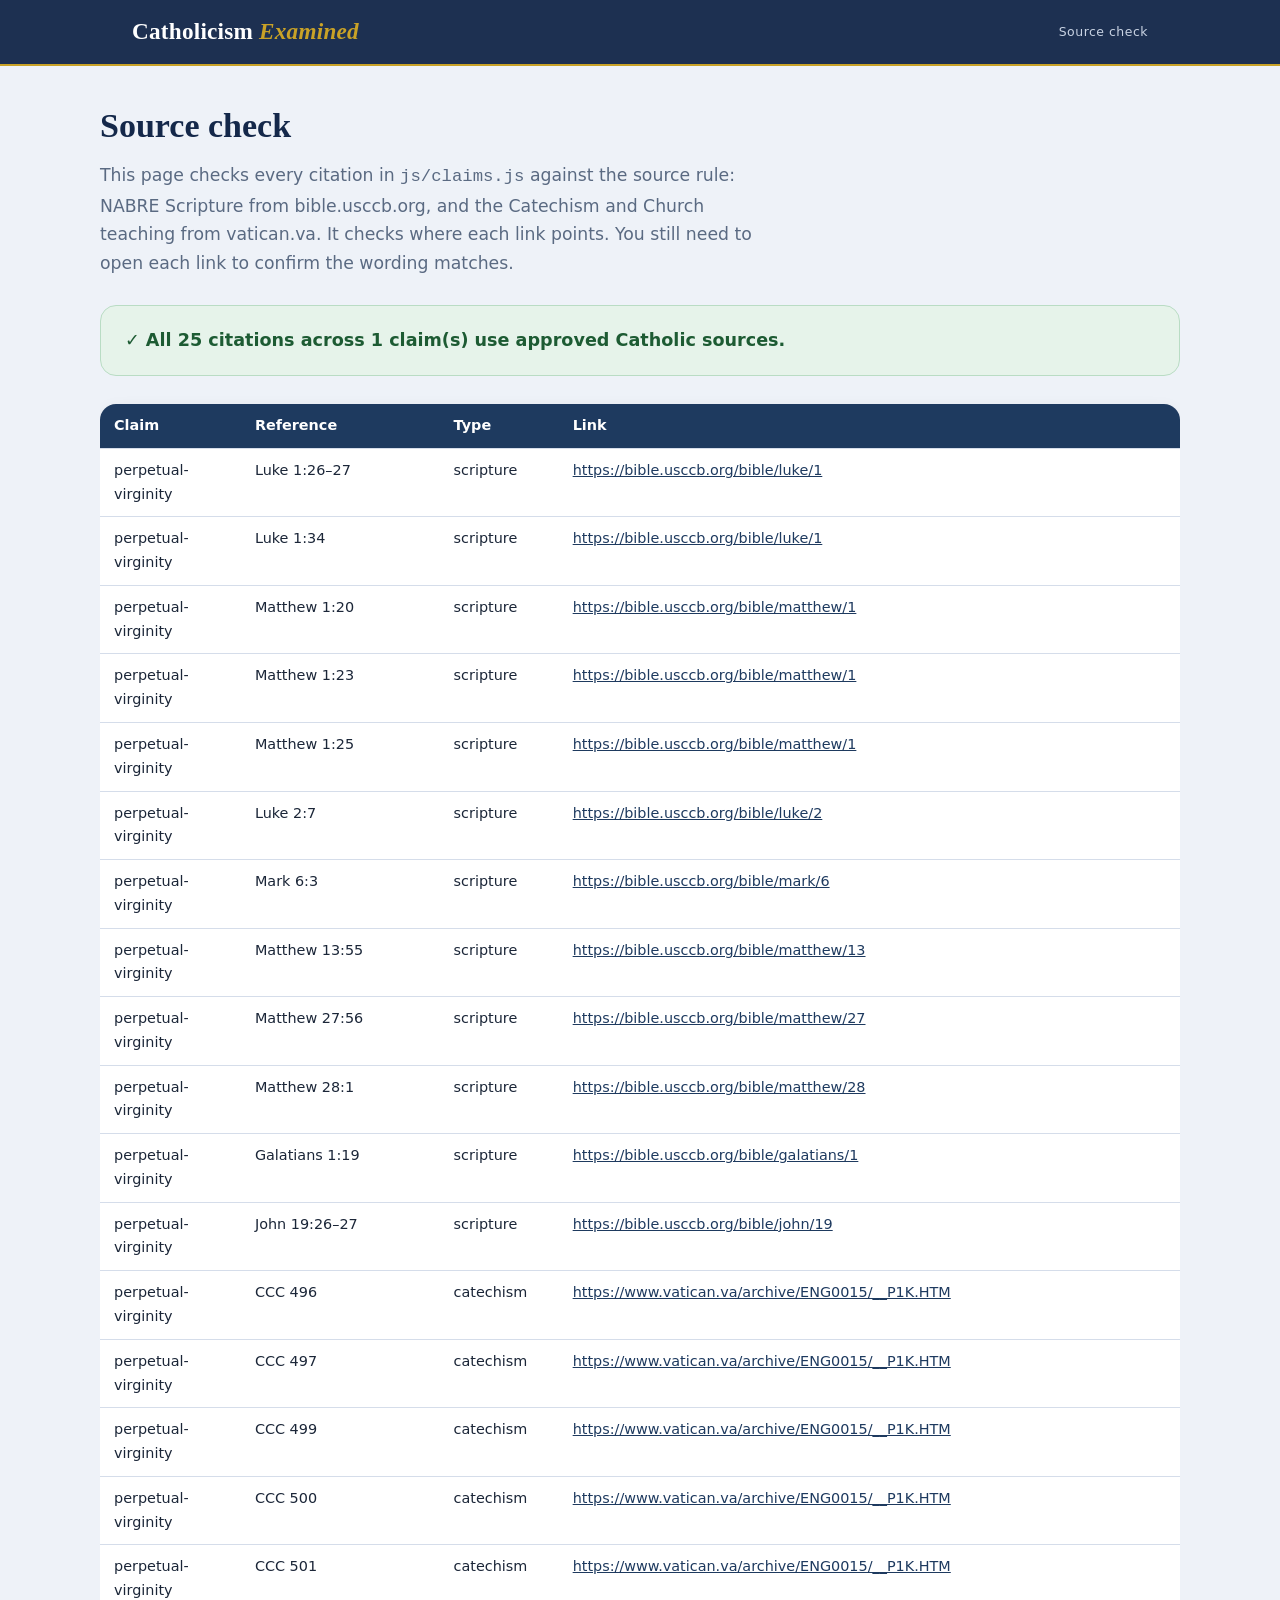
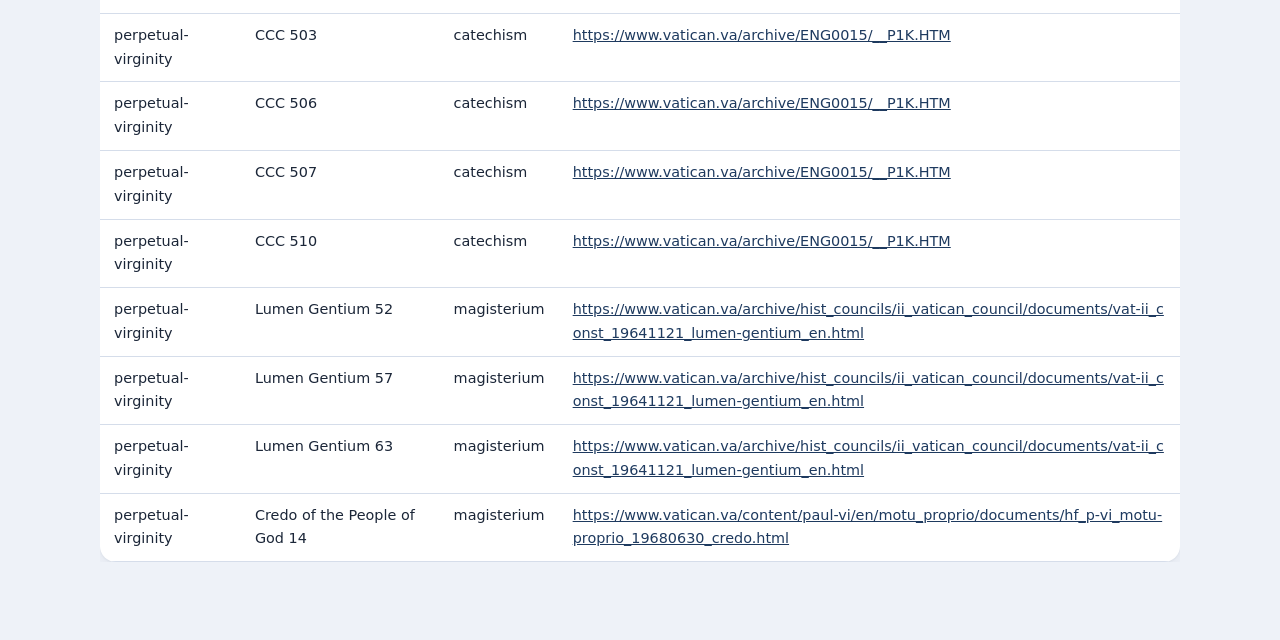
==== verify.html @ 9620d7a4 "Initial commit with first claim" ====
<!doctype html>
<html lang="en">
<head>
  <meta charset="utf-8">
  <meta name="viewport" content="width=device-width, initial-scale=1">
  <title>Source Check · Catholicism Examined</title>
  <link rel="stylesheet" href="css/styles.css">
  <style>
    .report { padding: 40px 0 80px; }
    .status { padding: 20px 24px; border-radius: var(--radius); font-weight: 600; font-size: 1.1rem; }
    .status.pass { background: #e6f3ea; color: #1d5b33; border: 1px solid #b9dcc4; }
    .status.fail { background: #fbeaea; color: #8a1f1f; border: 1px solid #efc2c2; }
    .report table { width: 100%; border-collapse: collapse; margin-top: 28px; background: var(--surface); border-radius: var(--radius); overflow: hidden; box-shadow: var(--shadow); font-size: .9rem; }
    .report th, .report td { text-align: left; padding: 10px 14px; border-bottom: 1px solid var(--line); vertical-align: top; }
    .report th { background: var(--navy); color: #fff; font-weight: 600; }
    .report td a { word-break: break-all; }
    .table-wrap { overflow-x: auto; }
    .report li { margin-bottom: 6px; }
  </style>
</head>
<body>
  <header class="site-header"><div class="wrap header-inner"><a class="brand" href="index.html"><span>Catholicism <em>Examined</em></span></a><span class="header-tag">Source check</span></div></header>
  <main class="wrap report">
    <h1>Source check</h1>
    <p class="lede">This page checks every citation in <code>js/claims.js</code> against the source rule: NABRE Scripture from bible.usccb.org, and the Catechism and Church teaching from vatican.va. It checks where each link points. You still need to open each link to confirm the wording matches.</p>
    <div id="result"></div>
  </main>
  <script src="js/claims.js"></script>
  <script src="js/verify-rules.js"></script>
  <script>
    (function () {
      const esc = (s) => String(s ?? "").replace(/[&<>"]/g, (c) => ({ "&": "&amp;", "<": "&lt;", ">": "&gt;", '"': "&quot;" }[c]));
      const { errors, citations } = window.verifyClaims(window.CLAIMS, window.ALLOWED_SOURCES);
      const claims = window.CLAIMS || [];
      let html = errors.length
        ? `<div class="status fail">✗ Found ${errors.length} problem(s)</div><ul>${errors.map((e) => `<li>${esc(e)}</li>`).join("")}</ul>`
        : `<div class="status pass">✓ All ${citations} citations across ${claims.length} claim(s) use approved Catholic sources.</div>`;
      html += `<div class="table-wrap"><table><thead><tr><th>Claim</th><th>Reference</th><th>Type</th><th>Link</th></tr></thead><tbody>`;
      for (const c of claims) for (const ev of c.evidence || [])
        html += `<tr><td>${esc(c.id)}</td><td>${esc(ev.ref)}</td><td>${esc(ev.type)}</td><td><a href="${esc(ev.url)}" target="_blank" rel="noopener">${esc(ev.url)}</a></td></tr>`;
      html += `</tbody></table></div>`;
      document.getElementById("result").innerHTML = html;
    })();
  </script>
</body>
</html>
---- css/styles.css ----
/* =========================================================
   Catholicism Examined — light navy & gold theme
   Change colors here and they update everywhere.
   ========================================================= */
:root {
  --bg:          #eef2f8;   /* light navy tint page background */
  --bg-deep:     #e2e8f2;
  --surface:     #ffffff;
  --navy:        #1e3a5f;   /* primary navy */
  --navy-deep:   #14284a;
  --navy-soft:   #4a6285;
  --ink:         #1b2638;   /* body text */
  --muted:       #5a6a82;
  --line:        #d5ddea;
  --gold:        #c9a227;   /* accent gold */
  --gold-deep:   #9c7a12;   /* gold for text (AA contrast on white) */
  --gold-soft:   #f5ecd0;
  --gold-faint:  #fbf6e7;

  --scripture:   #2f5d8a;
  --catechism:   #9c7a12;
  --magisterium: #6b3a5c;

  --radius:      16px;
  --radius-sm:   10px;
  --shadow:      0 1px 2px rgba(20,40,74,.06), 0 4px 16px rgba(20,40,74,.06);
  --shadow-lift: 0 2px 4px rgba(20,40,74,.08), 0 14px 32px rgba(20,40,74,.12);

  --serif: "Cormorant Garamond", Georgia, "Times New Roman", serif;
  --sans:  "Inter", system-ui, -apple-system, "Segoe UI", sans-serif;
}

*, *::before, *::after { box-sizing: border-box; }
html { scroll-behavior: smooth; -webkit-text-size-adjust: 100%; }
body {
  margin: 0;
  background: var(--bg);
  color: var(--ink);
  font: 400 17px/1.65 var(--sans);
  -webkit-font-smoothing: antialiased;
}
img, svg { display: block; }
a { color: var(--navy); }
h1, h2, h3 { font-family: var(--serif); color: var(--navy-deep); line-height: 1.15; margin: 0; }
button { font: inherit; cursor: pointer; }
:focus-visible { outline: 3px solid var(--gold); outline-offset: 2px; border-radius: 6px; }

.wrap { width: 100%; max-width: 1080px; margin: 0 auto; padding: 0 16px; }
@media (min-width: 720px) { .wrap { padding: 0 32px; } }

.sr-only { position: absolute; width: 1px; height: 1px; overflow: hidden; clip: rect(0 0 0 0); white-space: nowrap; }
.skip-link { position: absolute; left: -999px; top: 8px; background: var(--navy); color: #fff; padding: 8px 14px; border-radius: 8px; z-index: 100; }
.skip-link:focus { left: 8px; }

/* ---------- Header ---------- */
.site-header {
  position: sticky; top: 0; z-index: 20;
  background: rgba(20, 40, 74, .96);
  backdrop-filter: saturate(140%) blur(8px);
  border-bottom: 2px solid var(--gold);
}
.header-inner { display: flex; align-items: center; justify-content: space-between; gap: 16px; min-height: 64px; }
.brand { display: flex; align-items: center; gap: 10px; color: #fff; text-decoration: none; font: 600 1.45rem/1 var(--serif); letter-spacing: .01em; }
.brand em { font-style: italic; color: var(--gold); }
.brand-mark { width: 30px; height: 30px; color: var(--gold); }
.header-tag { color: #c9d3e3; font-size: .78rem; letter-spacing: .04em; display: none; }
@media (min-width: 720px) { .header-tag { display: block; } }

/* ---------- Hero ---------- */
.hero {
  background:
    radial-gradient(900px 300px at 85% -10%, rgba(201,162,39,.16), transparent 60%),
    linear-gradient(180deg, var(--bg-deep), var(--bg));
  padding: 56px 0 36px;
  border-bottom: 1px solid var(--line);
}
.eyebrow { margin: 0 0 10px; color: var(--gold-deep); font-weight: 600; font-size: .8rem; letter-spacing: .14em; text-transform: uppercase; }
.hero h1 { font-size: clamp(2.2rem, 6vw, 3.6rem); font-weight: 700; max-width: 16ch; }
.gold { color: var(--gold-deep); font-style: italic; }
.lede { max-width: 62ch; color: var(--muted); font-size: 1.08rem; margin: 16px 0 28px; }

.controls { display: flex; flex-wrap: wrap; gap: 14px; align-items: center; }
.search { position: relative; flex: 1 1 280px; max-width: 420px; }
.search svg { position: absolute; left: 14px; top: 50%; width: 18px; height: 18px; transform: translateY(-50%); color: var(--navy-soft); }
.search input {
  width: 100%; padding: 12px 14px 12px 42px;
  border: 1px solid var(--line); border-radius: 999px;
  background: var(--surface); color: var(--ink); font: inherit; font-size: 1rem;
  box-shadow: var(--shadow);
}
.search input:focus { outline: none; border-color: var(--gold); box-shadow: 0 0 0 3px rgba(201,162,39,.25); }

.chips { display: flex; flex-wrap: wrap; gap: 8px; }
.chip {
  border: 1px solid var(--line); background: var(--surface); color: var(--navy);
  padding: 7px 14px; border-radius: 999px; font-size: .88rem; font-weight: 500;
  transition: background .15s, color .15s, border-color .15s;
}
.chip:hover { border-color: var(--gold); }
.chip[aria-pressed="true"] { background: var(--navy); border-color: var(--navy); color: #fff; }
.chip .count { opacity: .7; margin-left: 4px; font-size: .8em; }

/* ---------- Claim cards ---------- */
.claim-grid { display: grid; grid-template-columns: repeat(auto-fill, minmax(300px, 1fr)); gap: 20px; padding: 32px 0 64px; }
@media (max-width: 360px) { .claim-grid { grid-template-columns: 1fr; } }
.claim-card {
  position: relative; text-align: left; width: 100%;
  display: flex; flex-direction: column; gap: 12px;
  padding: 24px; border: 1px solid var(--line); border-radius: var(--radius);
  background: var(--surface); color: inherit; box-shadow: var(--shadow);
  transition: transform .2s ease, box-shadow .2s ease, border-color .2s;
  overflow: hidden;
}
.claim-card::before {
  content: ""; position: absolute; inset: 0 0 auto 0; height: 4px;
  background: linear-gradient(90deg, var(--navy), var(--gold));
}
.claim-card:hover { transform: translateY(-4px); box-shadow: var(--shadow-lift); border-color: #c8d2e2; }
.claim-card h2 { font-size: 1.55rem; font-weight: 700; }
.claim-card p { margin: 0; color: var(--muted); font-size: .96rem; }
.cat-tag { align-self: flex-start; background: var(--gold-soft); color: var(--gold-deep); font-size: .72rem; font-weight: 600; letter-spacing: .1em; text-transform: uppercase; padding: 4px 10px; border-radius: 999px; }
.card-meta { display: flex; gap: 12px; flex-wrap: wrap; font-size: .8rem; color: var(--navy-soft); }
.card-cta { margin-top: auto; padding-top: 8px; color: var(--navy); font-weight: 600; font-size: .92rem; }
.card-cta span { display: inline-block; transition: transform .2s; color: var(--gold-deep); }
.claim-card:hover .card-cta span { transform: translateX(4px); }
.empty { text-align: center; color: var(--muted); padding: 40px 0 80px; }

/* ---------- Claim detail view ---------- */
.detail-hero { background: linear-gradient(160deg, var(--navy-deep), var(--navy)); color: #fff; padding: 28px 0 44px; position: relative; overflow: hidden; }
.detail-hero::after { content: ""; position: absolute; inset: auto 0 0 0; height: 3px; background: var(--gold); }
.back-btn { display: inline-flex; align-items: center; gap: 6px; background: rgba(255,255,255,.08); border: 1px solid rgba(255,255,255,.18); color: #fff; padding: 8px 14px; border-radius: 999px; font-size: .88rem; margin-bottom: 26px; transition: background .15s; }
.back-btn:hover { background: rgba(255,255,255,.16); }
.detail-hero .cat-tag { background: rgba(201,162,39,.2); color: #f1d98a; }
.detail-hero h1 { color: #fff; font-size: clamp(2rem, 5.5vw, 3.2rem); margin-top: 14px; max-width: 22ch; }

.detail-body { padding: 0 0 72px; }
.answer-box {
  margin-top: -24px; position: relative; z-index: 1;
  background: var(--gold-faint); border: 1px solid #ead9a4; border-left: 5px solid var(--gold);
  border-radius: var(--radius); padding: 22px 24px; box-shadow: var(--shadow);
}
.answer-box .label { font-size: .74rem; font-weight: 600; letter-spacing: .14em; text-transform: uppercase; color: var(--gold-deep); margin: 0 0 6px; }
.answer-box p:last-child { margin: 0; font-family: var(--serif); font-size: 1.42rem; line-height: 1.4; color: var(--navy-deep); font-weight: 600; }

.detail-grid { display: grid; gap: 40px; margin-top: 40px; }
@media (min-width: 960px) { .detail-grid { grid-template-columns: 240px 1fr; } }
.toc { display: none; }
@media (min-width: 960px) {
  .toc { display: block; position: sticky; top: 92px; align-self: start; }
  .toc p { margin: 0 0 10px; font-size: .74rem; font-weight: 600; letter-spacing: .14em; text-transform: uppercase; color: var(--muted); }
  .toc a { display: block; padding: 6px 12px; border-left: 2px solid var(--line); color: var(--navy-soft); text-decoration: none; font-size: .92rem; }
  .toc a:hover { color: var(--navy); border-color: var(--gold); }
}

.section { scroll-margin-top: 88px; }
.section + .section { margin-top: 52px; }
.section-title { display: flex; align-items: center; gap: 12px; font-size: 1.9rem; margin-bottom: 18px; }
.section-title::after { content: ""; flex: 1; height: 1px; background: linear-gradient(90deg, var(--gold), transparent); }
.prose p { margin: 0 0 1em; max-width: 68ch; }

/* Evidence filters */
.ev-tabs { display: flex; flex-wrap: wrap; gap: 8px; margin-bottom: 20px; }
.ev-tab { display: inline-flex; align-items: center; gap: 8px; }
.dot { width: 9px; height: 9px; border-radius: 50%; display: inline-block; }
.dot.scripture { background: var(--scripture); }
.dot.catechism { background: var(--catechism); }
.dot.magisterium { background: var(--magisterium); }

.ev-group + .ev-group { margin-top: 30px; }
.ev-group-title { display: flex; align-items: center; gap: 10px; margin: 0 0 14px; font: 600 .8rem/1 var(--sans); letter-spacing: .14em; text-transform: uppercase; color: var(--muted); }
.ev-list { display: grid; gap: 14px; }

.ev-card {
  --accent: var(--navy);
  background: var(--surface); border: 1px solid var(--line); border-radius: var(--radius);
  padding: 20px 22px; box-shadow: var(--shadow); border-top: 3px solid var(--accent);
  scroll-margin-top: 96px; transition: box-shadow .3s, border-color .3s;
  animation: rise .35s ease both;
}
.ev-card.scripture { --accent: var(--scripture); }
.ev-card.catechism { --accent: var(--catechism); }
.ev-card.magisterium { --accent: var(--magisterium); }
.ev-card.flash { box-shadow: 0 0 0 3px var(--gold), var(--shadow-lift); }
.ev-head { display: flex; flex-wrap: wrap; align-items: baseline; justify-content: space-between; gap: 6px 12px; margin-bottom: 12px; }
.ev-ref { font: 700 1.3rem/1.2 var(--serif); color: var(--accent); }
.ev-source { font-size: .8rem; color: var(--muted); }
.ev-quote {
  margin: 0; padding: 4px 0 4px 18px; border-left: 3px solid var(--gold);
  font: italic 500 1.28rem/1.5 var(--serif); color: var(--navy-deep);
}
.ev-plain { margin: 14px 0 0; padding: 12px 14px; background: var(--bg); border-radius: var(--radius-sm); font-size: .96rem; }
.ev-plain strong { color: var(--navy); }
.ev-note { margin: 10px 0 0; font-size: .88rem; color: var(--muted); }
.ev-note strong { color: var(--navy-soft); }
.ev-link { display: inline-flex; align-items: center; gap: 4px; margin-top: 12px; font-size: .88rem; font-weight: 600; color: var(--navy); text-decoration: none; border-bottom: 1px solid var(--gold); }
.ev-link:hover { color: var(--gold-deep); }

/* Objections accordion */
.faq { display: grid; gap: 12px; }
.faq details { background: var(--surface); border: 1px solid var(--line); border-radius: var(--radius); box-shadow: var(--shadow); overflow: hidden; }
.faq summary {
  list-style: none; cursor: pointer; padding: 18px 52px 18px 22px; position: relative;
  font: 700 1.25rem/1.3 var(--serif); color: var(--navy-deep);
}
.faq summary::-webkit-details-marker { display: none; }
.faq summary::after {
  content: "+"; position: absolute; right: 20px; top: 50%; transform: translateY(-50%);
  width: 26px; height: 26px; border-radius: 50%; display: grid; place-items: center;
  background: var(--gold-soft); color: var(--gold-deep); font: 600 1.1rem/1 var(--sans);
  transition: transform .2s;
}
.faq details[open] summary::after { content: "−"; }
.faq details[open] summary { border-bottom: 1px solid var(--line); }
.faq-body { padding: 16px 22px 20px; }
.faq-body p { margin: 0 0 12px; }
.ref-chips { display: flex; flex-wrap: wrap; gap: 6px; align-items: center; }
.ref-chips span { font-size: .8rem; color: var(--muted); margin-right: 2px; }
.ref-chip { border: 1px solid var(--line); background: var(--bg); color: var(--navy); border-radius: 999px; padding: 4px 11px; font-size: .8rem; font-weight: 500; }
.ref-chip:hover { border-color: var(--gold); background: var(--gold-faint); }

.source-note { margin-top: 52px; padding: 18px 22px; border-radius: var(--radius); background: var(--navy-deep); color: #d9e1ee; font-size: .9rem; }
.source-note strong { color: var(--gold); }

/* ---------- Footer ---------- */
.site-footer { background: var(--navy-deep); color: #c3cde0; padding: 36px 0 44px; border-top: 3px solid var(--gold); font-size: .92rem; }
.site-footer strong { color: #fff; }
.site-footer .fine { font-size: .76rem; color: #93a3bd; margin-bottom: 0; }

/* ---------- Motion ---------- */
.view:not([hidden]) { animation: rise .4s ease both; }
@keyframes rise { from { opacity: 0; transform: translateY(12px); } to { opacity: 1; transform: none; } }
@media (prefers-reduced-motion: reduce) {
  *, *::before, *::after { animation: none !important; transition: none !important; scroll-behavior: auto !important; }
}
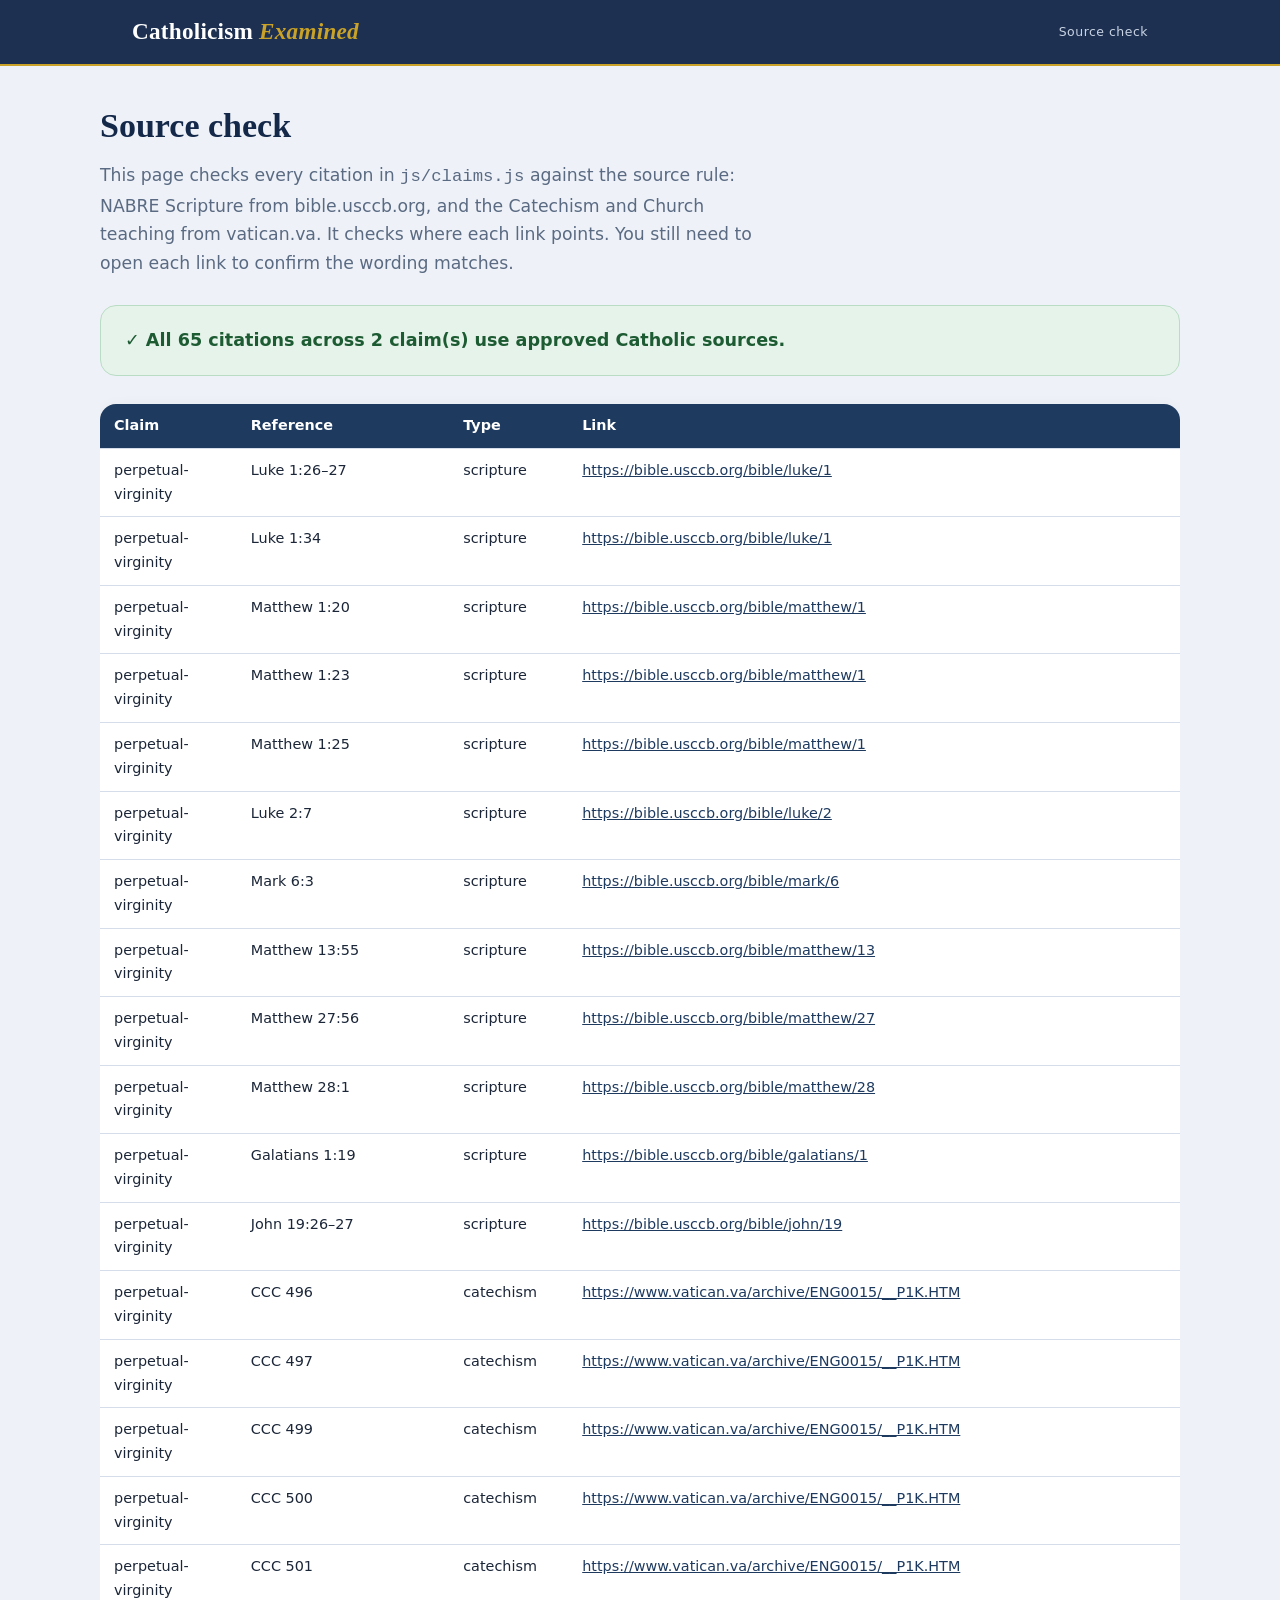
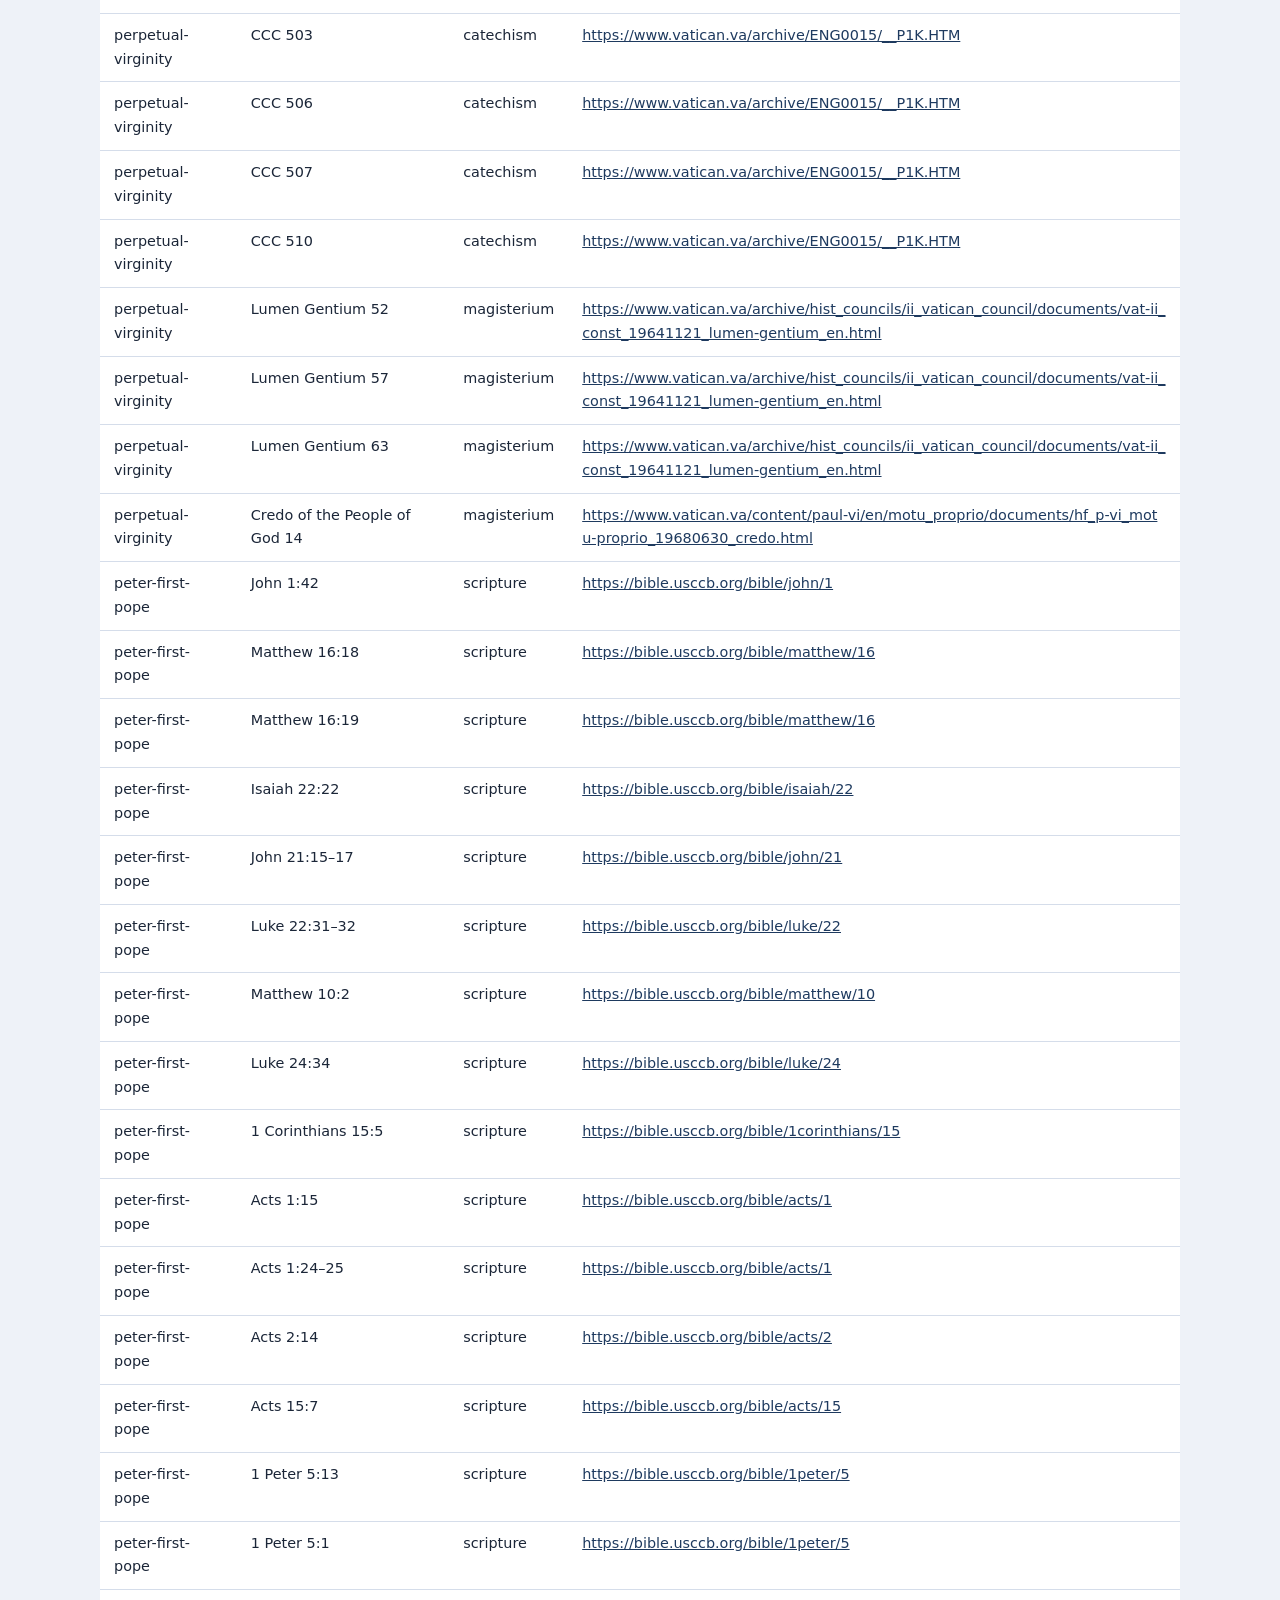
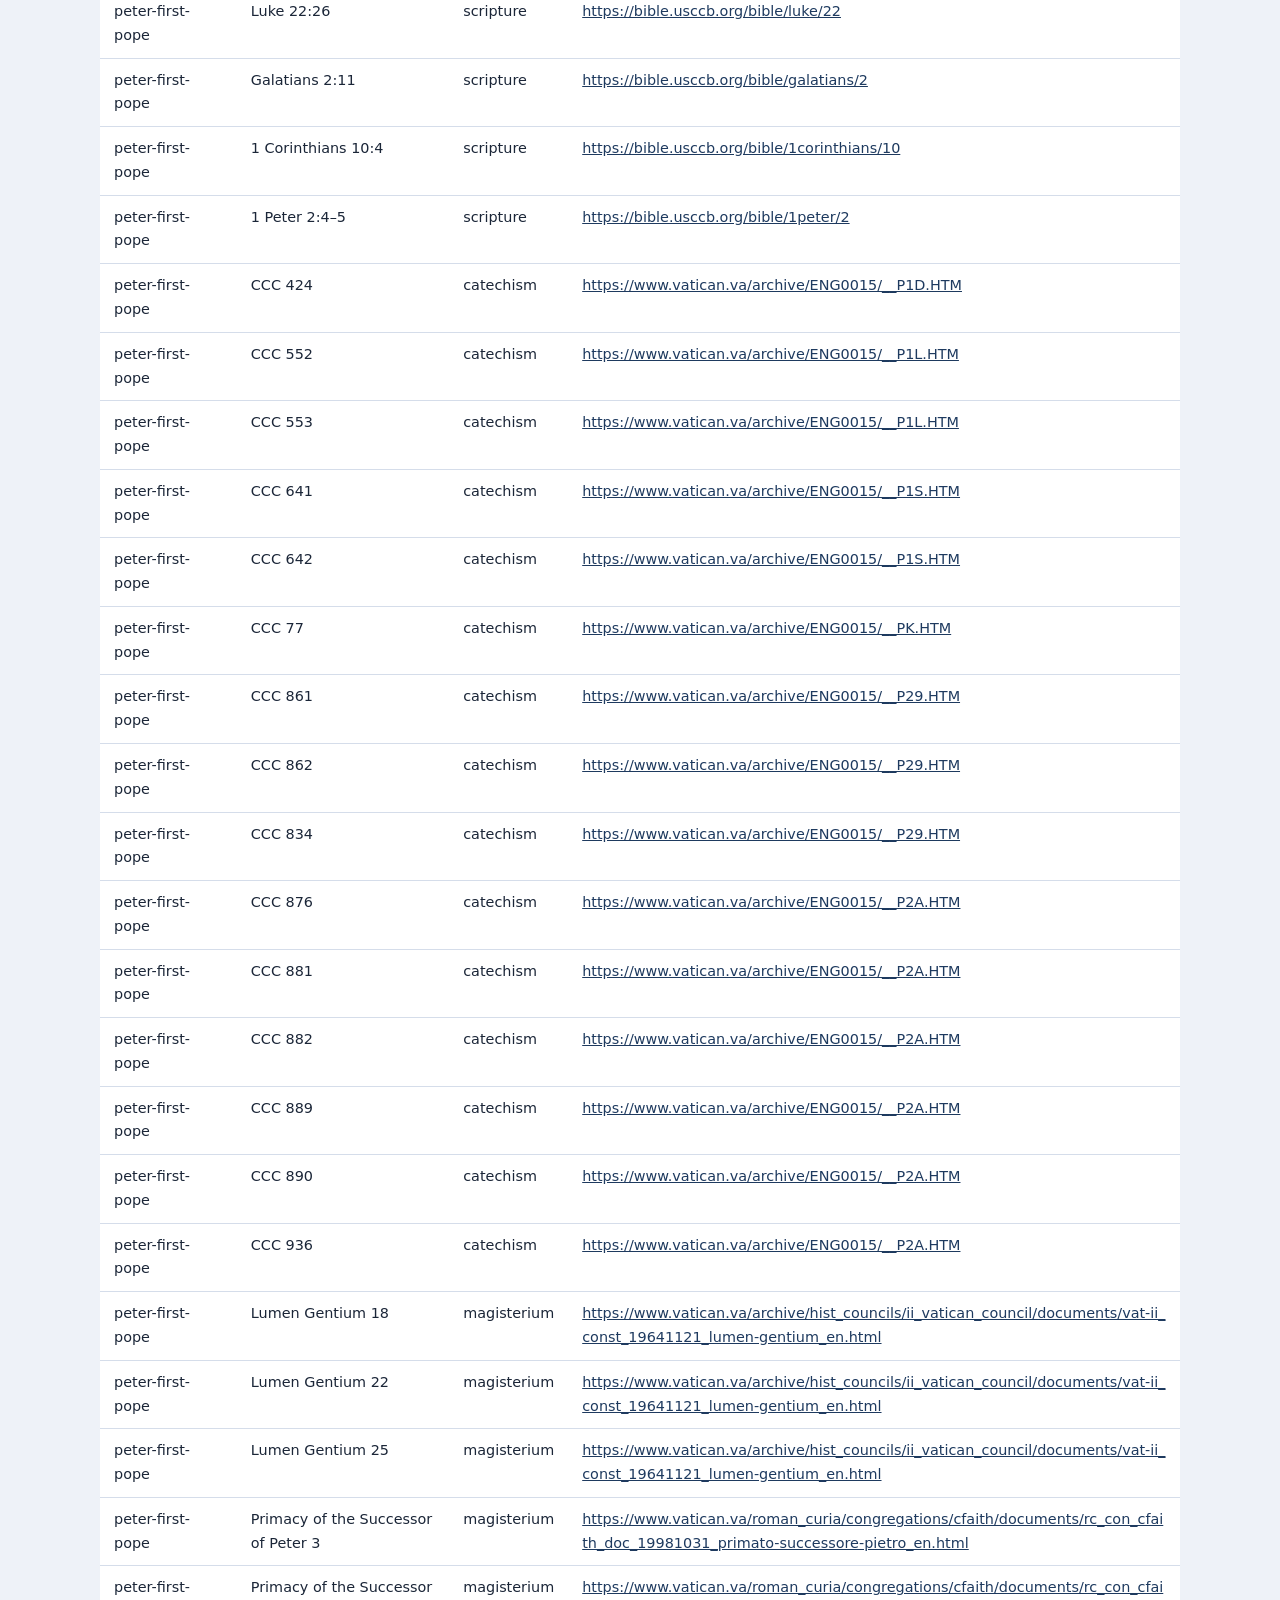
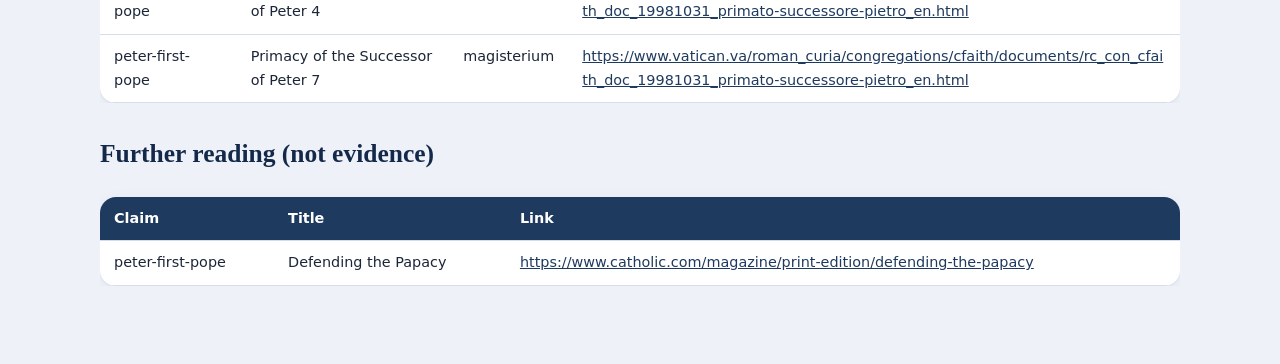
==== commit 11e86e9a: "Added the claim that Peter is the first Pope" ====
--- a/verify.html
+++ b/verify.html
@@ -39,6 +39,13 @@
       for (const c of claims) for (const ev of c.evidence || [])
         html += `<tr><td>${esc(c.id)}</td><td>${esc(ev.ref)}</td><td>${esc(ev.type)}</td><td><a href="${esc(ev.url)}" target="_blank" rel="noopener">${esc(ev.url)}</a></td></tr>`;
       html += `</tbody></table></div>`;
+      const reading = claims.flatMap((c) => (c.furtherReading || []).map((r) => [c.id, r]));
+      if (reading.length) {
+        html += `<h2 style="margin-top:36px">Further reading (not evidence)</h2><div class="table-wrap"><table><thead><tr><th>Claim</th><th>Title</th><th>Link</th></tr></thead><tbody>`;
+        for (const [id, r] of reading)
+          html += `<tr><td>${esc(id)}</td><td>${esc(r.title)}</td><td><a href="${esc(r.url)}" target="_blank" rel="noopener">${esc(r.url)}</a></td></tr>`;
+        html += `</tbody></table></div>`;
+      }
       document.getElementById("result").innerHTML = html;
     })();
   </script>
--- a/css/styles.css
+++ b/css/styles.css
@@ -34,6 +34,7 @@
 html { scroll-behavior: smooth; -webkit-text-size-adjust: 100%; }
 body {
   margin: 0;
+  overflow-wrap: break-word;
   background: var(--bg);
   color: var(--ink);
   font: 400 17px/1.65 var(--sans);
@@ -42,7 +43,7 @@
 img, svg { display: block; }
 a { color: var(--navy); }
 h1, h2, h3 { font-family: var(--serif); color: var(--navy-deep); line-height: 1.15; margin: 0; }
-button { font: inherit; cursor: pointer; }
+button { font: inherit; cursor: pointer; -webkit-tap-highlight-color: transparent; touch-action: manipulation; }
 :focus-visible { outline: 3px solid var(--gold); outline-offset: 2px; border-radius: 6px; }
 
 .wrap { width: 100%; max-width: 1080px; margin: 0 auto; padding: 0 16px; }
@@ -101,8 +102,7 @@
 .chip .count { opacity: .7; margin-left: 4px; font-size: .8em; }
 
 /* ---------- Claim cards ---------- */
-.claim-grid { display: grid; grid-template-columns: repeat(auto-fill, minmax(300px, 1fr)); gap: 20px; padding: 32px 0 64px; }
-@media (max-width: 360px) { .claim-grid { grid-template-columns: 1fr; } }
+.claim-grid { display: grid; grid-template-columns: repeat(auto-fill, minmax(min(300px, 100%), 1fr)); gap: 20px; padding: 32px 0 64px; }
 .claim-card {
   position: relative; text-align: left; width: 100%;
   display: flex; flex-direction: column; gap: 12px;
@@ -115,21 +115,24 @@
   content: ""; position: absolute; inset: 0 0 auto 0; height: 4px;
   background: linear-gradient(90deg, var(--navy), var(--gold));
 }
-.claim-card:hover { transform: translateY(-4px); box-shadow: var(--shadow-lift); border-color: #c8d2e2; }
+@media (hover: hover) {
+  .claim-card:hover { transform: translateY(-4px); box-shadow: var(--shadow-lift); border-color: #c8d2e2; }
+  .claim-card:hover .card-cta span { transform: translateX(4px); }
+}
+.claim-card:active { transform: scale(.985); }
 .claim-card h2 { font-size: 1.55rem; font-weight: 700; }
 .claim-card p { margin: 0; color: var(--muted); font-size: .96rem; }
 .cat-tag { align-self: flex-start; background: var(--gold-soft); color: var(--gold-deep); font-size: .72rem; font-weight: 600; letter-spacing: .1em; text-transform: uppercase; padding: 4px 10px; border-radius: 999px; }
 .card-meta { display: flex; gap: 12px; flex-wrap: wrap; font-size: .8rem; color: var(--navy-soft); }
 .card-cta { margin-top: auto; padding-top: 8px; color: var(--navy); font-weight: 600; font-size: .92rem; }
 .card-cta span { display: inline-block; transition: transform .2s; color: var(--gold-deep); }
-.claim-card:hover .card-cta span { transform: translateX(4px); }
 .empty { text-align: center; color: var(--muted); padding: 40px 0 80px; }
 
 /* ---------- Claim detail view ---------- */
 .detail-hero { background: linear-gradient(160deg, var(--navy-deep), var(--navy)); color: #fff; padding: 28px 0 44px; position: relative; overflow: hidden; }
 .detail-hero::after { content: ""; position: absolute; inset: auto 0 0 0; height: 3px; background: var(--gold); }
 .back-btn { display: inline-flex; align-items: center; gap: 6px; background: rgba(255,255,255,.08); border: 1px solid rgba(255,255,255,.18); color: #fff; padding: 8px 14px; border-radius: 999px; font-size: .88rem; margin-bottom: 26px; transition: background .15s; }
-.back-btn:hover { background: rgba(255,255,255,.16); }
+@media (hover: hover) { .back-btn:hover { background: rgba(255,255,255,.16); } }
 .detail-hero .cat-tag { background: rgba(201,162,39,.2); color: #f1d98a; }
 .detail-hero h1 { color: #fff; font-size: clamp(2rem, 5.5vw, 3.2rem); margin-top: 14px; max-width: 22ch; }
 
@@ -143,12 +146,23 @@
 .answer-box p:last-child { margin: 0; font-family: var(--serif); font-size: 1.42rem; line-height: 1.4; color: var(--navy-deep); font-weight: 600; }
 
 .detail-grid { display: grid; gap: 40px; margin-top: 40px; }
+.detail-grid > * { min-width: 0; }   /* lets long text wrap instead of widening the page */
 @media (min-width: 960px) { .detail-grid { grid-template-columns: 240px 1fr; } }
-.toc { display: none; }
+
+/* "On this page" — a row of jump buttons on phones/tablets, a sticky sidebar on desktop */
+.toc { display: flex; flex-wrap: wrap; gap: 8px; }
+.toc p { display: none; }
+.toc a {
+  display: inline-flex; align-items: center; min-height: 40px; padding: 0 16px;
+  border: 1px solid var(--line); border-radius: 999px; background: var(--surface);
+  color: var(--navy); text-decoration: none; font-size: .9rem; font-weight: 500;
+}
+@media (max-width: 959px) { .detail-grid { gap: 28px; margin-top: 24px; } }
 @media (min-width: 960px) {
+  .toc p { display: block; }
   .toc { display: block; position: sticky; top: 92px; align-self: start; }
   .toc p { margin: 0 0 10px; font-size: .74rem; font-weight: 600; letter-spacing: .14em; text-transform: uppercase; color: var(--muted); }
-  .toc a { display: block; padding: 6px 12px; border-left: 2px solid var(--line); color: var(--navy-soft); text-decoration: none; font-size: .92rem; }
+  .toc a { display: block; min-height: 0; padding: 6px 12px; border: 0; border-left: 2px solid var(--line); border-radius: 0; background: none; color: var(--navy-soft); font-weight: 400; font-size: .92rem; }
   .toc a:hover { color: var(--navy); border-color: var(--gold); }
 }
 
@@ -192,7 +206,7 @@
 .ev-plain strong { color: var(--navy); }
 .ev-note { margin: 10px 0 0; font-size: .88rem; color: var(--muted); }
 .ev-note strong { color: var(--navy-soft); }
-.ev-link { display: inline-flex; align-items: center; gap: 4px; margin-top: 12px; font-size: .88rem; font-weight: 600; color: var(--navy); text-decoration: none; border-bottom: 1px solid var(--gold); }
+.ev-link { display: inline-flex; align-items: center; gap: 4px; margin-top: 12px; font-size: .88rem; font-weight: 600; color: var(--navy); text-decoration: underline; text-decoration-color: var(--gold); text-decoration-thickness: 1.5px; text-underline-offset: 4px; }
 .ev-link:hover { color: var(--gold-deep); }
 
 /* Objections accordion */
@@ -218,13 +232,82 @@
 .ref-chip { border: 1px solid var(--line); background: var(--bg); color: var(--navy); border-radius: 999px; padding: 4px 11px; font-size: .8rem; font-weight: 500; }
 .ref-chip:hover { border-color: var(--gold); background: var(--gold-faint); }
 
+/* Step-by-step argument */
+.steps { list-style: none; margin: 0; padding: 0; display: grid; gap: 14px; counter-reset: step; }
+.step {
+  counter-increment: step; position: relative;
+  background: var(--surface); border: 1px solid var(--line); border-radius: var(--radius);
+  box-shadow: var(--shadow); padding: 20px 22px 20px 74px;
+}
+.step::before {
+  content: counter(step); position: absolute; left: 20px; top: 18px;
+  width: 38px; height: 38px; border-radius: 50%; display: grid; place-items: center;
+  background: var(--navy); color: var(--gold); border: 2px solid var(--gold);
+  font: 700 1.2rem/1 var(--serif);
+}
+.step h3 { font-size: 1.35rem; margin: 4px 0 8px; }
+.step p { margin: 0 0 12px; max-width: 68ch; }
+
+/* Further reading (not evidence) */
+.reading-box { border: 1px dashed var(--navy-soft); border-radius: var(--radius); padding: 18px 22px; background: var(--surface); }
+.reading-flag { margin: 0 0 12px; font-size: .74rem; font-weight: 600; letter-spacing: .12em; text-transform: uppercase; color: var(--muted); }
+.reading-item + .reading-item { margin-top: 16px; padding-top: 16px; border-top: 1px solid var(--line); }
+.reading-item a { font: 700 1.25rem/1.3 var(--serif); color: var(--navy-deep); text-decoration: underline; text-decoration-color: var(--gold); text-underline-offset: 4px; }
+.reading-item p { margin: 6px 0 0; font-size: .92rem; color: var(--muted); }
+.reading-item .reading-meta { font-size: .85rem; color: var(--navy-soft); }
+
 .source-note { margin-top: 52px; padding: 18px 22px; border-radius: var(--radius); background: var(--navy-deep); color: #d9e1ee; font-size: .9rem; }
 .source-note strong { color: var(--gold); }
 
 /* ---------- Footer ---------- */
 .site-footer { background: var(--navy-deep); color: #c3cde0; padding: 36px 0 44px; border-top: 3px solid var(--gold); font-size: .92rem; }
 .site-footer strong { color: #fff; }
-.site-footer .fine { font-size: .76rem; color: #93a3bd; margin-bottom: 0; }
+.site-footer .fine { font-size: .8rem; color: #93a3bd; margin-bottom: 0; }
+
+/* ---------- Phones (up to 600px wide) ---------- */
+@media (max-width: 600px) {
+  body { font-size: 16.5px; }
+  .header-inner { min-height: 56px; }
+  .brand { font-size: 1.3rem; }
+  .brand-mark { width: 26px; height: 26px; }
+
+  .hero { padding: 36px 0 26px; }
+  .lede { font-size: 1rem; margin: 12px 0 22px; }
+  .search { flex-basis: 100%; max-width: none; }
+  .chip { min-height: 40px; }
+
+  .claim-grid { gap: 16px; padding: 24px 0 48px; }
+  .claim-card { padding: 22px 20px; }
+  .claim-card h2 { font-size: 1.45rem; }
+
+  .detail-hero { padding: 20px 0 40px; }
+  .back-btn { min-height: 40px; margin-bottom: 20px; }
+  .detail-hero h1 { font-size: 1.9rem; }
+
+  .answer-box { padding: 18px 18px 18px 16px; }
+  .answer-box p:last-child { font-size: 1.24rem; }
+
+  .section + .section { margin-top: 40px; }
+  .section-title { font-size: 1.65rem; margin-bottom: 14px; }
+
+  .ev-card { padding: 18px 16px; }
+  .ev-ref { font-size: 1.2rem; }
+  .ev-quote { font-size: 1.18rem; padding-left: 14px; }
+  .ev-plain { font-size: .95rem; }
+  .ev-link { padding: 8px 0; margin-top: 4px; }
+
+  .faq summary { padding: 16px 50px 16px 16px; font-size: 1.15rem; }
+  .faq-body { padding: 14px 16px 18px; }
+  .ref-chip { min-height: 36px; padding: 0 12px; font-size: .82rem; }
+
+  .step { padding: 16px 16px 16px 60px; }
+  .step::before { left: 14px; top: 16px; width: 34px; height: 34px; font-size: 1.1rem; }
+  .step h3 { font-size: 1.2rem; }
+  .reading-box { padding: 16px; }
+
+  .source-note { margin-top: 40px; padding: 16px 18px; }
+  .site-footer { padding: 28px 0 36px; }
+}
 
 /* ---------- Motion ---------- */
 .view:not([hidden]) { animation: rise .4s ease both; }
